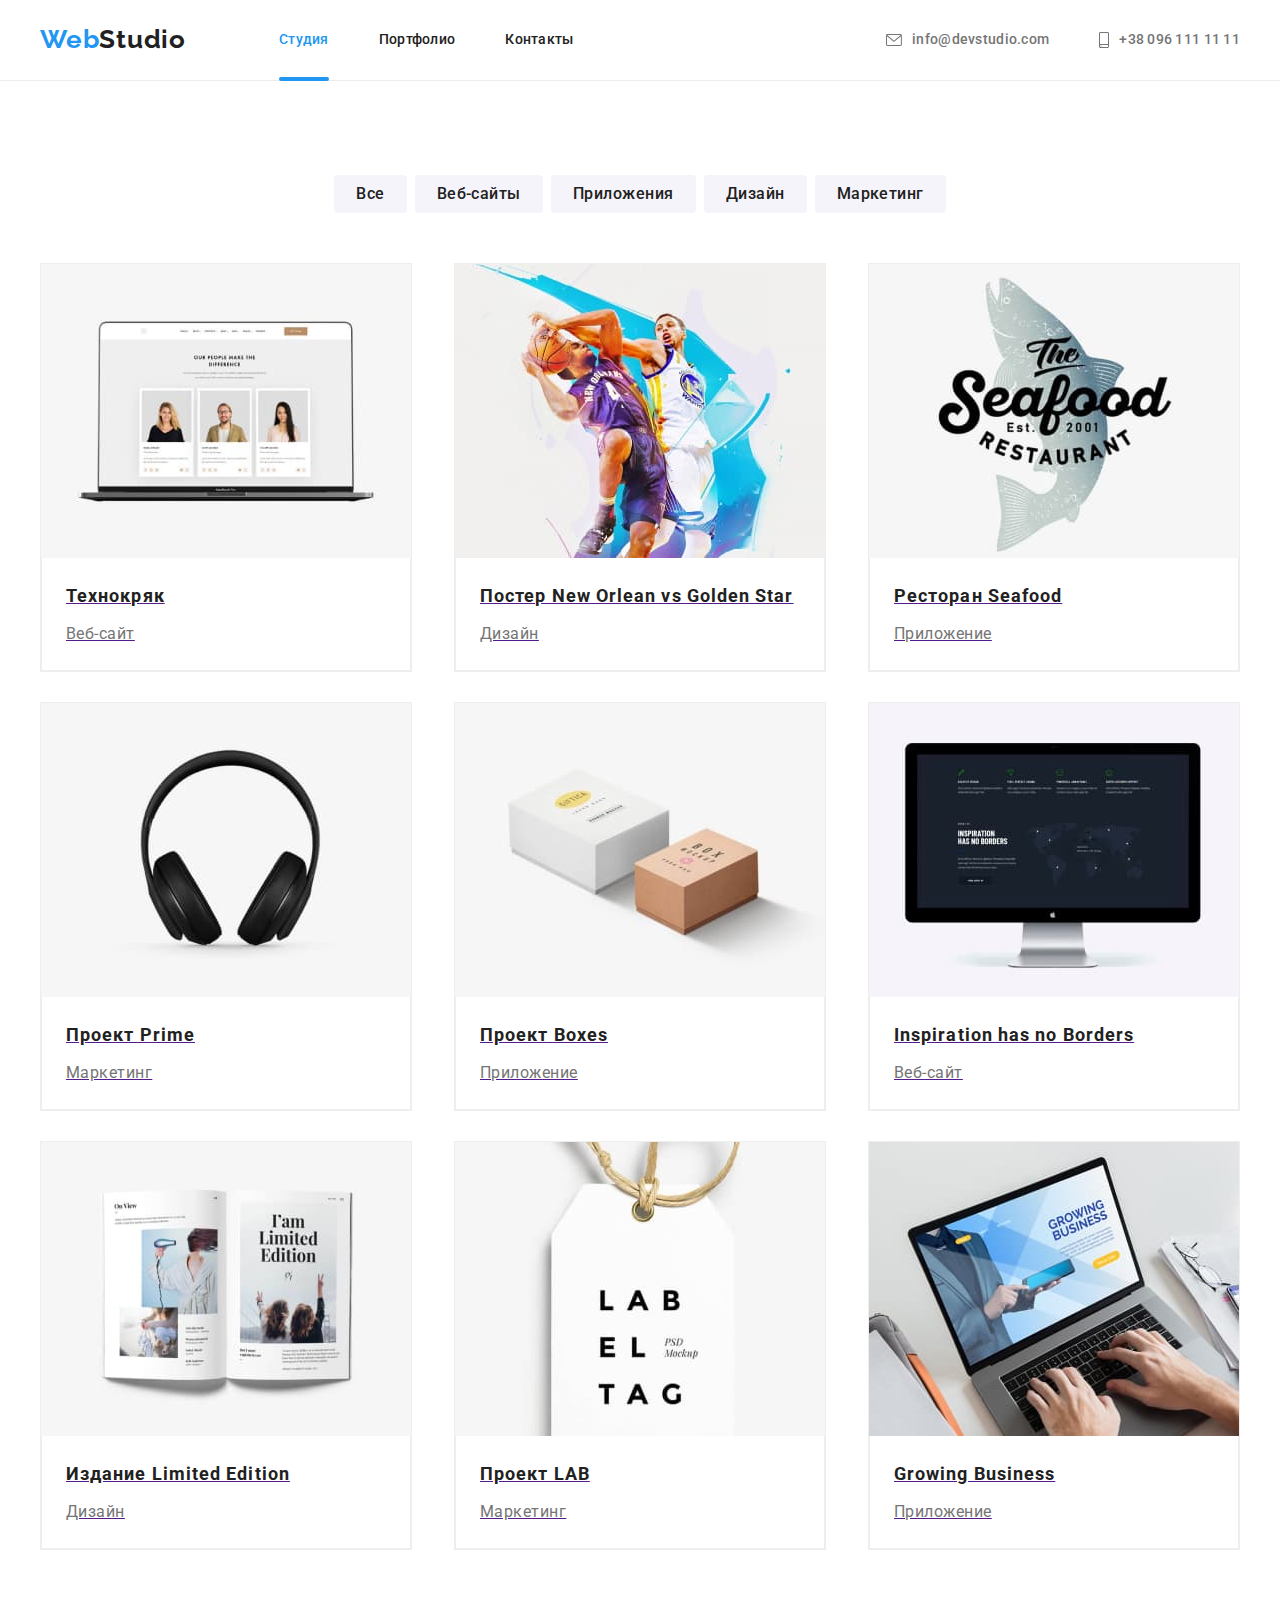
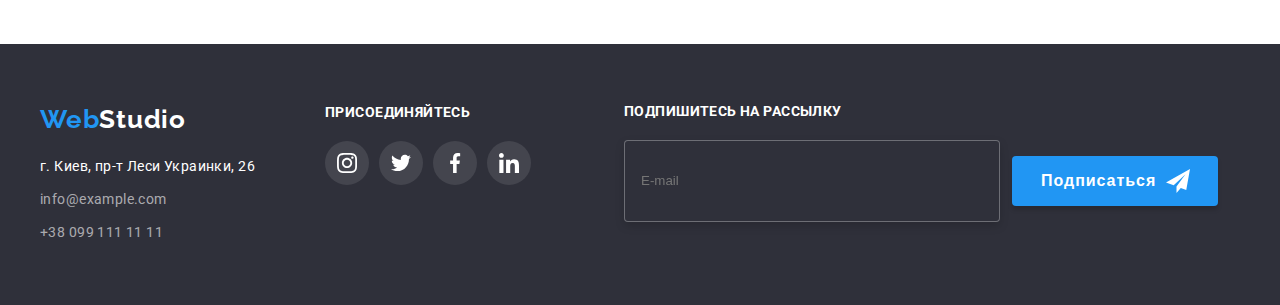
==== portfolio.html @ f71b89b2 "bem__header--ok" ====
<!DOCTYPE html>
<html lang="en">
<head>
    <meta charset="UTF-8">
    <meta http-equiv="X-UA-Compatible" content="IE=edge">
    <meta name="viewport" content="width=device-width, initial-scale=1.0">
    <link rel="preconnect" href="https://fonts.googleapis.com">
    <link rel="preconnect" href="https://fonts.gstatic.com" crossorigin>
    <link href="https://fonts.googleapis.com/css2?family=Raleway:wght@700&family=Roboto:wght@400;500;700;900&display=swap"
    rel="stylesheet">
    <link rel="stylesheet" href="https://cdnjs.cloudflare.com/ajax/libs/modern-normalize/1.1.0/modern-normalize.min.css"
        integrity="sha512-wpPYUAdjBVSE4KJnH1VR1HeZfpl1ub8YT/NKx4PuQ5NmX2tKuGu6U/JRp5y+Y8XG2tV+wKQpNHVUX03MfMFn9Q=="
        crossorigin="anonymous" referrerpolicy="no-referrer" />
    <link rel="stylesheet" href="./css/styles.css">
    <title>Portfolio</title>
</head>

<body>
    <header>
        <div class="header container">
            <nav class="header__navigation">
                <a  class="header__logo" href="./index.html">
                    <span class="header__logo--web" id="logo">Web</span>
                    <span class="header__logo--studio">Studio</span>
                </a>
                <ul class="header__menu">
                    <li class="header__menu--item list-style">
                        <a class="header__menu--link current" href="index.html">Студия</a>
                    </li>
                    <li class="header__menu--item list-style">
                        <a class="header__menu--link" href="portfolio.html">Портфолио</a>
                    </li>
                    <li class="header__menu--item list-style">
                        <a class="header__menu--link" href="#">Контакты</a>
                    </li>
                </ul>
            </nav>
            <ul class="header__contact">
                <li class="header__contact--item list-style">
                    <a class="header__contact--mailto" href="mailto:info@devstudio.com">
                    <svg class="header__contact--icon" width="16" height="12">
                        <use href="./images/icons.svg#icon-envelope"></use>
                    </svg>info@devstudio.com</a>
                </li>
                <li class="header__contact--item list-style">
                    <a class="header__contact--call" href="tel:+380961111111">
                    <svg class="header__contact--icon" width="10" height="16">
                        <use href="./images/icons.svg#icon-smartphone"></use>
                    </svg>+38 096 111 11 11</a>
                </li>
            </ul>
        </div>
    </header>
    
    <main>
        <section class="gallary">
            <div class="container">   
                <h1 class="visually-hidden ">Портфолио работ</h1>    
                <ul class="filter-group">
                    <li class="filter-list"><button class="filter-button" type="button">Все</button></li>
                    <li class="filter-list"><button class="filter-button" type="button">Веб-сайты</button></li>
                    <li class="filter-list"><button class="filter-button" type="button">Приложения</button></li>
                    <li class="filter-list"><button class="filter-button" type="button">Дизайн</button></li>
                    <li class="filter-list"><button class="filter-button" type="button">Маркетинг</button></li>
                </ul>

                <ul class="gallary-list">
                    <li class="list-project list-style">
                        <a href="" class="galary-link">
                        <div class="gallary-thumb">        
                            <img src="./images/portfolio/technokryak.jpg" class="gallary-image" alt="сайт компании" width="370">
                            <div class="gallary-overlay">
                                <p class="gallary-text">Технокряк это современная площадка распространения коронавируса. Компании используют эту платформу для цифрового
                                шпионажа и атак на защищённые сервера конкурентов.</p>
                            </div>
                        </div>
                            <div class="gallary-name">
                                <h2 class="gallary-project">Технокряк</h2>
                                <p class="gallary-kind">Веб-сайт</p>
                            </div>
                            </a>
                        </li>
                    <li class="list-project list-style">
                        <a href="" class="galary-link">
                            <div class="gallary-thumb">
                            <img src="./images/portfolio/goldenstar.jpg" class="gallary-image" alt="баскетболисты" width="370">
                                <div class="gallary-overlay">
                                    <p class="gallary-text">Технокряк это современная площадка распространения коронавируса. Компании используют эту
                                    платформу для цифрового
                                    шпионажа и атак на защищённые сервера конкурентов.</p>
                                </div>
                            </div>
                            <div class="gallary-name">
                                <h2 class="gallary-project">Постер New Orlean vs Golden Star</h2>
                                <p class="gallary-kind">Дизайн</p>
                            </div>    
                        </a>
                    </li>
                    <li class="list-project list-style">
                        <a href="" class="galary-link">
                            <div class="gallary-thumb">
                            <img src="./images/portfolio/seafood.jpg" class="gallary-image" alt="рыбный ресторан" width="370">
                                <div class="gallary-overlay">
                                    <p class="gallary-text">Технокряк это современная площадка распространения коронавируса. Компании используют эту
                                        платформу для цифрового
                                        шпионажа и атак на защищённые сервера конкурентов.</p>
                                </div>
                            </div>
                            <div class="gallary-name">
                                <h2 class="gallary-project">Ресторан Seafood</h2>
                                <p class="gallary-kind">Приложение</p>
                            </div>
                        </a>
                    </li>
                    <li class="list-project list-style">
                        <a href="" class="galary-link">
                            <div class="gallary-thumb">
                            <img src="./images/portfolio/prime.jpg" class="gallary-image" alt="наушники" width="370">
                                <div class="gallary-overlay">
                                    <p class="gallary-text">Технокряк это современная площадка распространения коронавируса. Компании используют эту
                                    платформу для цифрового
                                    шпионажа и атак на защищённые сервера конкурентов.</p>
                                </div>
                            </div>
                            <div class="gallary-name">
                                <h2 class="gallary-project">Проект Prime</h2>
                                <p class="gallary-kind">Маркетинг</p>
                            </div>
                        </a>
                    </li>
                    <li class="list-project list-style">
                        <a href="" class="galary-link">
                            <div class="gallary-thumb">
                            <img src="./images/portfolio/boxes.jpg" class="gallary-image" alt="коробки" width="370">
                                <div class="gallary-overlay">
                                    <p class="gallary-text">Технокряк это современная площадка распространения коронавируса. Компании используют эту
                                        платформу для цифрового
                                        шпионажа и атак на защищённые сервера конкурентов.</p>
                                </div>
                            </div>
                            <div class="gallary-name">
                                <h2 class="gallary-project">Проект Boxes</h2>
                                <p class="gallary-kind">Приложение</p>
                            </div>
                        </a>
                    </li>
                    <li class="list-project list-style">
                        <a href="" class="galary-link">
                            <div class="gallary-thumb">
                                <img src="./images/portfolio/noborders.jpg" class="gallary-image" alt="монитор" width="370">
                                <div class="gallary-overlay">
                                    <p class="gallary-text">Технокряк это современная площадка распространения коронавируса. Компании используют эту
                                        платформу для цифрового
                                        шпионажа и атак на защищённые сервера конкурентов.</p>
                                </div>
                            </div>
                            <div class="gallary-name">
                                <h2 class="gallary-project">Inspiration has no Borders</h2>
                                <p class="gallary-kind">Веб-сайт</p>
                            </div>
                        </a>
                    </li>
                    <li class="list-project list-style">
                        <a href="" class="galary-link">
                            <div class="gallary-thumb">
                                <img src="./images/portfolio/limitededition.jpg" class="gallary-image" alt="книга" width="370">
                                <div class="gallary-overlay">
                                    <p class="gallary-text">Технокряк это современная площадка распространения коронавируса. Компании используют эту
                                        платформу для цифрового
                                        шпионажа и атак на защищённые сервера конкурентов.</p>
                                </div>
                            </div>
                            <div class="gallary-name">
                                <h2 class="gallary-project">Издание Limited Edition</h2>
                                <p class="gallary-kind">Дизайн</p>
                            </div>
                        </a>
                    </li>
                    <li class="list-project list-style">
                        <a href="" class="galary-link">
                            <div class="gallary-thumb">
                                <img src="./images/portfolio/lab.jpg" class="gallary-image" alt="ярлык" width="370"> 
                                <div class="gallary-overlay">
                                    <p class="gallary-text">Технокряк это современная площадка распространения коронавируса. Компании используют эту
                                        платформу для цифрового
                                        шпионажа и атак на защищённые сервера конкурентов.</p>
                                </div>
                            </div>
                            <div class="gallary-name">
                                <h2 class="gallary-project">Проект LAB</h2>
                                <p class="gallary-kind">Маркетинг</p>
                            </div>
                        </a>
                    </li>
                    <li class="list-project list-style">
                        <a href=""  class="galary-link">
                            <div class="gallary-thumb">
                                <img src="./images/portfolio/growingbusiness.jpg" class="gallary-image" alt="ноутбук" width="370">
                                <div class="gallary-overlay">
                                    <p class="gallary-text">Технокряк это современная площадка распространения коронавируса. Компании используют эту
                                        платформу для цифрового
                                        шпионажа и атак на защищённые сервера конкурентов.</p>
                                </div>
                            </div>
                            <div class="gallary-name">
                                <h2 class="gallary-project">Growing Business</h2>
                                <p class="gallary-kind">Приложение</p>
                            </div>
                        </a>
                    </li>
                </ul>
            </div>
        </section>
    </main>
    
    <footer>
        <div class="page-footer container">
            <div class="content-footer ">
                <a href="#logo" class="footer-logo">
                    <span class="footer-logo-web">Web</span><span class="footer-logo-studio">Studio</span>
                </a>
                <address class="address">г. Киев, пр-т Леси Украинки, 26</address>
                <ul class="footer-contact">
                    <li class="footer-link"><a href="mailto:info@example.com" class="footer-mailto">info@example.com</a>
                    </li>
                    <li class="footer-link"><a href="tel:+380991111111" class="footer-call">+38 099 111 11 11</a></li>
                </ul>
            </div>
            <div class="footer-join ">
                <h3 class="footer-title">присоединяйтесь</h3>
                <ul class="footer-social">
                    <li class="footer-icon">
                        <a class="footer-icon-link" href="#">
                            <svg width="20" height="20">
                                <use href="./images/icons.svg#icon-instagram"></use>
                            </svg>
                        </a>
                    </li>
                    <li class="footer-icon">
                        <a class="footer-icon-link" href="#">
                            <svg width="20" height="20">
                                <use href="./images/icons.svg#icon-twitter"></use>
                            </svg>
                        </a>
                    </li>
                    <li class="footer-icon">
                        <a class="footer-icon-link" href="#">
                            <svg width="20" height="20">
                                <use href="./images/icons.svg#icon-facebook"></use>
                            </svg>
                        </a>
                    </li>
                    <li class="footer-icon">
                        <a class="footer-icon-link" href="#">
                            <svg width="20" height="20">
                                <use href="./images/icons.svg#icon-linkedin"></use>
                            </svg>
                        </a>
                    </li>
                </ul>
            </div>
            <div class="signature">
                <p class="signature-text">Подпишитесь на рассылку</p>
                <div class="signature-field">
                    <form action="signature-form">
                        <input class="signature-email" type="email" name="email" placeholder="E-mail">
                    </form>
                    <button class="hero-button footer-button" type="button">Подписаться
                        <svg class="icon-send" width="24" height="24">
                            <use href="./images/icons.svg#icon-send"></use>
                        </svg>
                    </button>
                </div>
            </div>
        </div>
    </footer>
</body>
</html>
---- css/styles.css ----
:root {
  --primary-text-color: #212121;
  --secondary-text-color: #757575;
  --hero-text-color: #ffffff;
  --contact-text-footer: rgba(255, 255, 255, 0.6);
  --accent-color: #2196f3;
  --background-color: #2F303A;
  --main-transition: 250ms cubic-bezier(0.4, 0, 0.2, 1);
}

body {
  font-family: "roboto", sans-serif;
  color: var(--primary-text-color);
  background-color: #ffffff;
}

* {
  margin: 0;
  padding: 0;
}

h1
h2
h3
h4 
h5
h6
p 
ul {
  text-decoration: none;
}

.list-style {
  list-style-type: none;
}

/* === header === */

.container {
  width: 1200px;
  height: auto;
  margin-left: auto;
  margin-right: auto;
  padding: 0 15px;
}

header {
  border-bottom: 1px solid #ECECEC;
  padding-top: 24px;
  padding-bottom: 25px;
}

.header {
  display: flex;
  justify-content: space-between;
  align-items: center; 
}

.header__navigation {
  display: flex;
}

.header__logo {
  display: flex;
  align-items: center;
  font-family: Raleway;
  font-weight: bold;
  font-size: 26px;
  line-height: 1.2;
  letter-spacing: 0.03em;
  text-decoration: none;
}

.header__logo--web {
  color: var(--accent-color);
}

.header__logo--studio {
  color: var(--primary-text-color);
  margin-right: 93px;
}

.header__menu {
  display: flex;
  align-items: center;
}

.header__menu .list-style {
  margin-right: 50px;
}

.header__menu .list-style:last-child {
  margin-right: 0;
}

.header__menu .header__menu--link {
  display: flex;
  color: var(--primary-text-color);
  font-weight: 500;
  font-size: 14px;
  line-height: 1.14;
  letter-spacing: 0.02em;
  text-decoration: none;
  transition: var(--main-transition);
}

.header__menu--link:hover,
.header__menu--link:focus {
  color: var(--accent-color);
  transition: var(--main-transition);
}

.header__menu--link.current {
  color: var(--accent-color);
  position: relative;
}

.header__menu--link.current::after {
  content: "";
  position: absolute;
  bottom: -33.6px;
  width: 100%;
  height: 4px;
  border-radius: 2px;
  background-color: var(--accent-color);
}

.header__contact {
  display: flex;
  font-weight: 500;
  font-size: 14px;
  line-height: 1.14;
  letter-spacing: 0.02em;
}

.header__contact .list-style{
   margin-right: 50px;
}
 
.header__contact .list-style:last-child {
  margin-right: 0;
}

.header__contact--mailto {
  display: flex;
  align-items: center;
  text-decoration: none;
  color: var(--secondary-text-color);
  transition: var(--main-transition);
}

.header__contact--mailto:hover,
.header__contact--mailto:focus {
  color: var(--accent-color);
  transition: var(--main-transition);
}

.header__contact--call {
  display: flex;
  align-items: center;
  text-decoration: none;
  color: var(--secondary-text-color);
  transition: var(--main-transition);
}

.header__contact--call:hover,
.header__contact--call:focus {
  color: var(--accent-color);
  transition: var(--main-transition);
}

.header__contact--icon {
  margin-right: 10px;
  fill: currentColor;
}

.header__contact--mailto:hover,
.header__contact--mailto:focus,
.header__contact--call:hover,
.header__contact--call:focus {
  fill: var(--accent-color);
  transition: var(--main-transition);
}

/* === body index.html === */

button {
  cursor: pointer;
}

.hero{
  display: block;
  background-image: linear-gradient(to right, rgba(47, 48, 58, 0.4), rgba(47, 48, 58, 0.4)), url(../images/Img.jpg);
  background-repeat: no-repeat;
  background-position: center;
  background-size: cover;
  margin-left: auto;
  margin-right: auto;
  max-width: 1600px;
  padding-top: 200px;
  padding-bottom: 200px;
}

.hero-wrapper{
  display: flex;
  flex-direction: column;
  justify-content: center;
  align-items: center;
  text-align: center;
}

.hero-title {
  font-weight: 900;
  font-size: 44px;
  line-height: 1.4;
  letter-spacing: 0.06em;
  text-transform: uppercase;
  color: var(--hero-text-color);
  text-align: center;
}

.hero-button{
  min-width: 200px;
  height: 50px;
  margin-top: 30px;
  padding: 10px 32px;
  font-weight: bold;
  font-size: 16px;
  line-height: 1.9;
  letter-spacing: 0.06em;
  color: var(--hero-text-color);
  border: none;
  background: var(--accent-color);
  box-shadow: 0px 4px 4px rgba(0, 0, 0, 0.15);
  border-radius: 4px;
  transition: var(--main-transition);
}

.hero-button:hover,
.hero-button:focus{
  background: #188CE8;
  box-shadow: 0px 4px 4px rgba(0, 0, 0, 0.15);
  border-radius: 4px;
  transition: var(--main-transition);
}

/* modal */
.backdrop {
  position: fixed;
  top: 0;
  left: 0;
  width: 100%;
  height: 100%;
  background: rgba(0, 0, 0, 0.2);
  opacity: 1;
  transition: opacity var(--main-transition);
  z-index: 2;
}

.backdrop.is-hidden {
  opacity: 0;
  pointer-events: none;
}

.backdrop.is-hidden .modal {
  opacity: 1;
  transform: translate(-50%, -50%) scale(1.1);
}

.modal {
  position: absolute;
  top: 50%;
  left: 50%;
  transform: translate(-50%, -50%) scale(1);
  width: 528px;
  height: 581px;
  padding: 40px;
  background: #FFFFFF;
  box-shadow: 0px 1px 3px rgba(0, 0, 0, 0.12), 0px 1px 1px rgba(0, 0, 0, 0.14), 0px 2px 1px rgba(0, 0, 0, 0.2);
  border-radius: 4px; 
  transition: transform var(--main-transition);
} 

.icon-modal-close{
  position: absolute;
  top: 8px;
  right: 8px;
  display: flex;
  align-items: center;
  justify-content: center;
  width: 30px;
  height: 30px;
  background-color: var(--hero-text-color);
  border: 1px solid rgba(0, 0, 0, 0.1);
  border-radius: 50%;
  cursor: pointer;
  transition: fill var(--main-transition);
}

.icon-close{
  width: 11px;
  height: 11px;
}

.icon-modal-close:hover,
.icon-modal-close:focus {
  fill: var(--accent-color);
}

.form-title {
  display: block;
  font-weight: bold;
  text-align: center;
  margin-bottom: 12px;
  font-size: 20px;
  line-height: 1.15;
  letter-spacing: 0.03em;
  color: var(--primary-text-color);
}

.form {
  width: 100%;
  margin-bottom: 30px;
}

.form-field {
  position: relative;
  display: flex;
  flex-direction: column;
  margin-bottom: 10px;
}

.form-field:nth-child(4) {
  margin-bottom: 20px;
}

.form-field:hover .form-icon,
.form-field:focus-within .form-icon {
  fill: var(--accent-color);
}

.form-field:focus-within .form-input {
  border: 1px solid var(--accent-color);
}

.form-label {
  display: inline-block;
  margin-bottom: 4px;
  margin-right: auto;
  font-weight: normal;
  font-size: 12px;
  line-height: 1.16;
  letter-spacing: 0.01em;
  color: var(--secondary-text-color);
}

.form-input {
  width: 100%;
  height: 40px;
  margin: 0;
  padding-left: 35px;
  border: 1px solid rgba(33, 33, 33, 0.2);
  box-sizing: border-box;
  border-radius: 4px;
  transition: border var(--main-transition), outline var(--main-transition);
}

.form-input:focus,
.form-input:hover {
  outline: none;
  border: 1px solid var(--accent-color);
}

.form-icon {
  width: 18px;
  height: 18px;
  position: absolute;
  left: 10px;
  top: 50%;
  fill: var(--primary-text-color);
  transition: fill var(--main-transition);
}

.form-comment {
  resize: none;
  width: 100%;
  height: 120px;
  padding: 12px 16px;
  border: 1px solid rgba(33, 33, 33, 0.2);
  box-sizing: border-box;
  border-radius: 4px;
  color: var(--primary-text-color);
  transition: var(--main-transition);
}

.form-comment:hover,
.form-comment:focus {
  outline: none;
  border: 1px solid var(--accent-color);
}

.form-comment::placeholder {
  font-weight: normal;
  font-size: 12px;
  line-height: 1.16;
  letter-spacing: 0.01em;
  color: rgba(117, 117, 117, 0.5);
}

.form-contract {
  display: flex;
  align-items: center;
  justify-content: space-evenly;
  font-weight: normal;
  font-size: 14px;
  line-height: 1.71;
  letter-spacing: 0.03em;
  color: var(--secondary-text-color);
  cursor: pointer;
}

.form-contract-link {
  color: var(--accent-color);
  font-family: inherit;
}

.checkbox {
  appearance: none;
}

.checkbox-icon{
  display: flex;
  width: 16px;
  height: 15px;
  border: 2px solid var(--primary-text-color);
  border-radius: 2px;
  background-color: #fff;
}

.checkbox:checked + .checkbox-icon {
  background-color: var(--accent-color);
  border-color: var(--accent-color);
}

.form-button {
  display: block;
  margin-left: auto;
  margin-right: auto;
} 

/* feature */
.list{
  padding-top: 94px;
  padding-bottom: 94px;
}

.list-description{
  margin: auto;
  margin: 0%;
  display: flex;
  justify-content: space-between;
}


.list-description .list-style {
margin-right: 30px;
width: 270px;
}

.list-description .list-style:last-child {
  margin-right: 0;
}

.icon-feature{
  display: flex;
  background: #F5F4FA;
  border-radius: 4px;
  margin-bottom: 30px;
  padding: 25px 0;
  justify-content: center;
  align-items: center;
}

.list-title {
  font-weight: bold;
  font-size: 14px;
  line-height: 1.14;
  letter-spacing: 0.03em;
  text-transform: uppercase;
}

.list-text{
  margin-top: 10px;
  font-size: 14px;
  line-height: 1.7;
  color: var(--secondary-text-color);
  letter-spacing: 0.03em;
}

/* what we do */
.work{
  padding-bottom: 94px;
}

.work-title {
  font-weight: bold;
  font-size: 36px;
  line-height: 1.2;
  text-align: center;
  letter-spacing: 0.03em;
}

.work-description {
  display: flex;
  justify-content: space-between;
  margin-top: 50px;
}

.work-list{
  position: relative;
}

.work-thumb{
    position: absolute;
    height: 70px;
    display: flex;
    align-items: center;
    justify-content: center;
    bottom: 0;
    left: 0;
    width: 100%;
    background-color: rgba(47, 48, 58, 0.8);
}

.work-text{
    font-weight: 700;
    font-size: 14px;
    line-height: 1.14;
    text-align: center;
    margin: 0;
    letter-spacing: 0.03em;
    text-transform: uppercase;
    color: var(--hero-text-color);
}

/* ouer team */
.team{
  background: #F5F4FA;
  width: 100%;
  padding-top: 94px;
  padding-bottom: 94px;
}

.team-list {
  margin-right: 30px;
  background-color: #ffffff;
  box-shadow: 0px 1px 3px rgba(0, 0, 0, 0.12), 0px 1px 1px rgba(0, 0, 0, 0.14), 0px 2px 1px rgba(0, 0, 0, 0.2);
  border-radius: 0px 0px 4px 4px;
}

.team-list:last-child {
  margin-right: 0;
}

.team-title{
  font-weight: bold;
  font-size: 36px;
  line-height: 1.2;
  text-align: center;
  letter-spacing: 0.03em;
}

.team-block{
  display: flex;
  justify-content: space-between;
  margin-top: 50px;
}

.team-description {
  padding-top: 30px;
  padding-bottom: 30px;
}

.team-name{
  font-weight: 500;
  font-size: 16px;
  line-height: 1.2;
  text-align: center;
  letter-spacing: 0.03em;
}

.team-position{
  margin-top: 10px;
  font-weight: normal;
  font-size: 16px;
  line-height: 1.2;
  text-align: center;
  letter-spacing: 0.03em;
  color: var(--secondary-text-color);
}

.icon-team {
  display: flex;
  justify-content: center;
  margin-top: 16px;
}

.icon-name {
  list-style: none;
}

.icon-link {
  display: flex;
  align-items: center;
  justify-content: center;
  width: 44px;
  height: 44px;
  margin-right: 10px;
  border-radius: 50%;
  fill: #AFB1B8;
  background-color: var(--hero-text-color);
  transition: var(--main-transition);
}

.icon-name:last-child{
  margin-right: 0;
}

.icon-link:hover,
.icon-link:focus {
  background-color: var(--accent-color);
  fill: var(--hero-text-color);
}

/* customer */
.customer{
  padding-top: 94px;
  padding-bottom: 94px;
}

.customer-title{
  font-weight: bold;
  font-size: 36px;
  line-height: 1.2;
  text-align: center;
  letter-spacing: 0.03em;
}

.customer-company{
  display: flex;
  list-style: none;
  margin-top: 50px;
}

.customer-link{
  display: flex;
  justify-content: center;
  align-items: center;
  width: 170px;
  height: 92px;
  margin-right: 30px;
  border: 1px solid #AFB1B8;
  box-sizing: border-box;
  border-radius: 4px;
  fill: #AFB1B8;
  transition: var(--main-transition);
}

.costomer-link:last-child {
  margin-right: 0;
}

.customer-link:hover,
.customer-link:focus {
  border: 1px solid var(--accent-color);
  fill: var(--accent-color);
  transition: var(--main-transition);
}

/* body portfolio.html */
.gallary {
  padding-top: 94px;
  padding-bottom: 94px;
}

/* invisible title */
.visually-hidden {
  position: absolute;
  clip: rect(0 0 0 0);
  width: 1px;
  height: 1px;
  margin: -1px;
}

.filter-group {
  display: flex;
  justify-content: center;
}

.filter-group > .filter-list {
  list-style: none;
  text-decoration: none;
}

.filter-list {
margin-right: 8px;
}

.filter-list:last-child {
  margin-right: 0;
}

.filter-button{
  display: flex;
  justify-content: center;
  padding: 6px 22px;
  font-family: inherit;
  font-weight: 500;
  font-size: 16px;
  line-height: 1.6;
  text-align: center;
  letter-spacing: 0.03em;
  color: var(--primary-text-color);
  border: none;
  background: #F5F4FA;
  border-radius: 4px;
  transition: var(--main-transition);
}

.filter-button:hover, .filter-button:focus {
  font-weight: 500;
  font-size: 16px;
  line-height: 1.6;
  text-align: center;
  letter-spacing: 0.03em;
  color: var(--hero-text-color);
  background: var(--accent-color);
  box-shadow: 0px 3px 1px rgba(0, 0, 0, 0.1), 0px 1px 2px rgba(0, 0, 0, 0.08), 0px 2px 2px rgba(0, 0, 0, 0.12);
  border-radius: 4px;
  transition: var(--main-transition);
}

img {
  display: block;
  max-width: 100%;
  height: auto;
}

.gallary-list {
  margin-top: 50px;
  display: flex;
  justify-content: space-between;
  flex-wrap: wrap;
}

.list-project{
  margin-bottom: 30px;  
  border: 1px solid #EEEEEE;
  box-sizing: border-box; 
  transition: var(--main-transition);
}

.list-project:nth-child(3n){
  margin-right: 0;
}  

.list-project:nth-last-child(-n + 3){
  margin-bottom: 0;
}

.list-project:hover,
.list-project:focus{
  background: #FFFFFF;
  box-shadow: 0px 1px 1px rgba(0, 0, 0, 0.12), 0px 4px 4px rgba(0, 0, 0, 0.06), 1px 4px 6px rgba(0, 0, 0, 0.16);
  transition: var(--main-transition);
}

.gallary-link{
  display: block;
  color: inherit;
  text-decoration: none;
  transition: box-shadow cubic-bezier(0.4, 0, 0.2, 1);
}

/* OVERLAY */
.gallary-thumb{
position: relative;
width: 370px;
overflow: hidden;
}

.gallary-overlay{
  position: absolute;
  top: 0;
  left: 0;
  width: 100%;
  height: 100%;
  background: rgba(33, 150, 243, 0.9);
  transform: translateY(100%);
  transition: var(--main-transition);
  opacity: 0;
}

.list-project:hover .gallary-overlay {
  transform: translateY(0);
  opacity: 1;
}

.gallary-text {
    position: absolute;
    width: 100%;
    height: 100%;
    transform: translateY(-50%, -50%);
    top: 0;
    left: 0;
    margin: 0;
    padding: 63px 24px;
    font-weight: 400;
    font-size: 18px;
    line-height: 1.56;
    letter-spacing: 0.03em;
    color: #ffffff;
    transition: var(--main-transition);
    opacity: 0;
  }

.list-project:hover .gallary-text {
  transform: translateY(0);
  opacity: 1;
} 
 

.gallary-name {
  padding: 20px 24px 20px 24px;
  border-left: 1px solid #EEEEEE;
  border-right: 1px solid #EEEEEE;
  border-bottom: 1px solid #EEEEEE;
  background: #FFFFFF;
}

.gallary-project {
  font-weight: bold;
  font-size: 18px;
  line-height: 2;
  letter-spacing: 0.06em;
  color: var(--primary-text-color);
}

.gallary-kind {
  margin-top: 4px;
  font-size: 16px;
  line-height: 2;
  letter-spacing: 0.03em;
  color: var(--secondary-text-color);
}

/* footer */
footer {
  background: var(--background-color);
  width: 100%;
  padding: 60px 0;
}

.page-footer{
  display: flex;
}

 .footer-logo {
  font-family: Raleway;
  font-weight: bold;
  font-size: 26px;
  line-height: 1.2;
  letter-spacing: 0.03em;
  text-decoration: none;
}

.footer-logo-web {
  color: var(--accent-color);
}

.footer-logo-studio {
  color: var(--hero-text-color);
}

.address {
  margin-top: 20px;
  font-size: 14px;
  font-style: normal;
  line-height: 1.7;
  letter-spacing: 0.03em;
  color: var(--hero-text-color);
}

.footer-contact {
  margin-top: 9px;
  font-size: 14px;
  line-height: 1.71;
  letter-spacing: 0.03em;
}

.footer-link {
  margin-top: 9px;
  list-style: none;
}

.footer-mailto {
  text-decoration: none;
  color: var(--contact-text-footer);
  transition: var(--main-transition);
}

.footer-call {
  text-decoration: none;
  color: var(--contact-text-footer);
  transition: var(--main-transition);
}

.footer-mailto:hover,
.footer-mailto:focus {
  color: var(--accent-color);
  transition: var(--main-transition);
}

.footer-call:hover,
.footer-call:focus {
  color: var(--accent-color);
  transition: var(--main-transition);
}

.footer-join {
  margin-left: 70px;
}

.footer-title {
  font-weight: bold;
  font-size: 14px;
  line-height: 1.2;
  letter-spacing: 0.03em;
  text-transform: uppercase;
  color: var(--hero-text-color);
}

.footer-social {
  display: flex;
  margin-top: 20px;
  justify-content: space-between;
}
  
.footer-icon {
list-style: none;
margin-right: 10px; 
}

.footer-icon:last-child {
  margin-right: 0;
}

.footer-icon-link {
  display: flex;
  align-items: center;
  justify-content: center;
  width: 44px;
  height: 44px;
  border-radius: 50%;
  fill: var(--hero-text-color);
  background: rgba(255, 255, 255, 0.1);
  transition: var(--main-transition);
}

.footer-icon-link:hover,
.footer-icon-link:focus {
  background: var(--accent-color);
  transition: var(--main-transition);
}

.signature {
  margin-left: 93px;
}

.signature-text {
  margin-bottom: 20px;
  font-weight: bold;
  font-size: 14px;
  line-height: 1.14;
  letter-spacing: 0.03em;
  text-transform: uppercase;
  color: var(--hero-text-color);
}

.signature-field {
  display: flex;
  align-items: center;
}

.signature-email {
  display: block;
  width: 358px;
  height: 50px;
  margin-right: 12px;
  padding: 15px 0 15px 16px;
  border: 1px solid rgba(255, 255, 255, 0.3);
  border-radius: 4px;
  filter: drop-shadow(0px 4px 4px rgba(0, 0, 0, 0.15));
  background-color: var(--background-color);
}

.footer-button {
  position: relative;
  padding: 0 62px 0 29px;
  margin: 0;
}

.icon-send {
  position: absolute;
  top: 50%;
  transform: translateY(-50%);
  margin-left: 10px;
  fill: #FFFFFF;
}
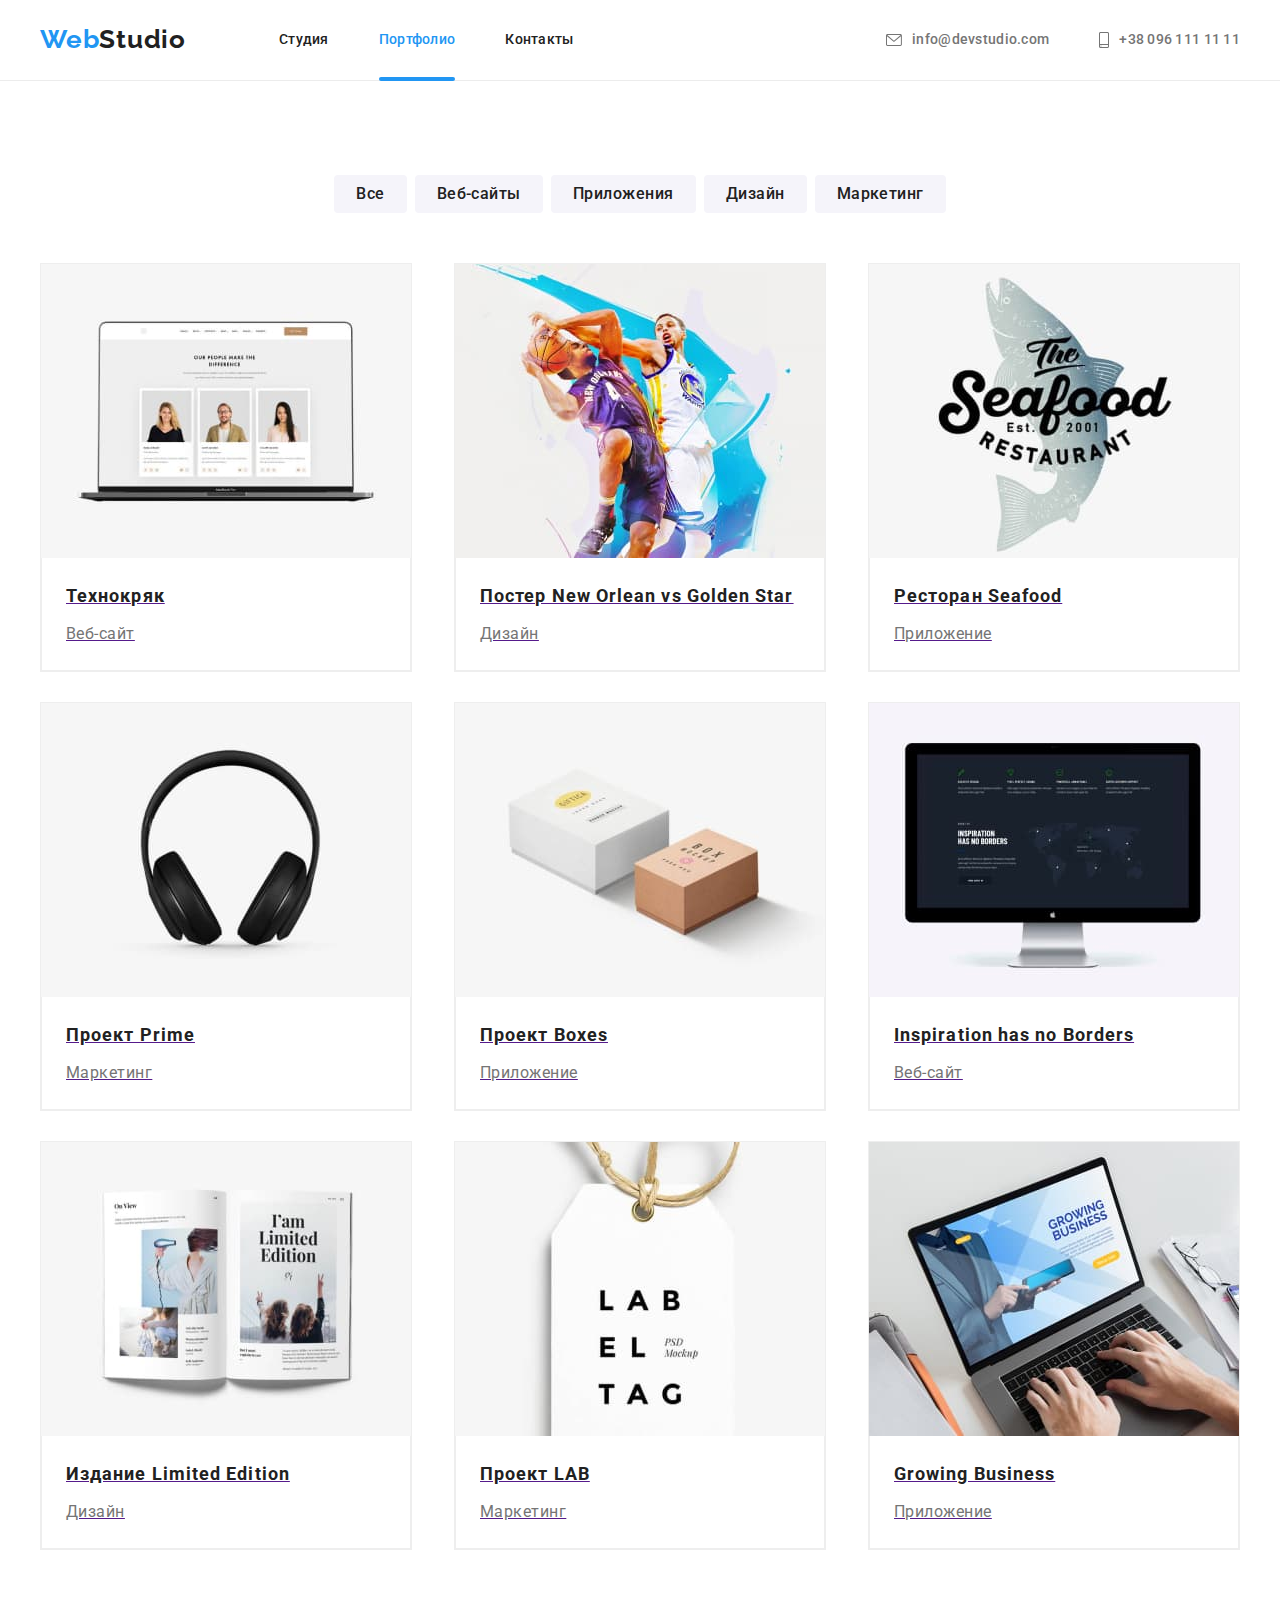
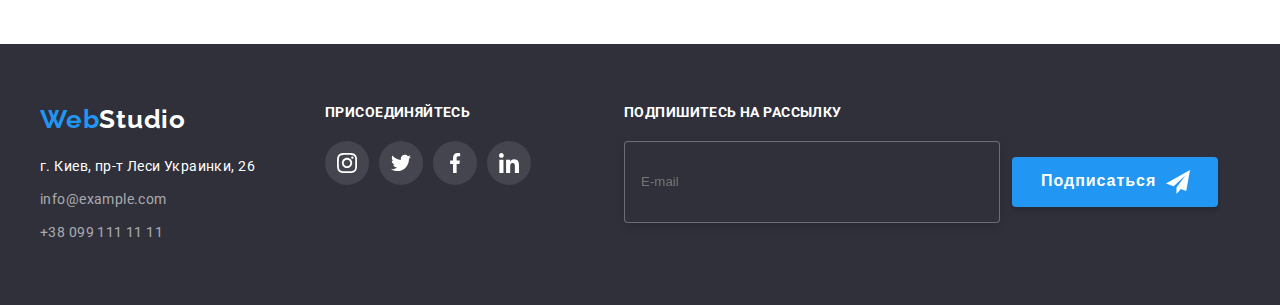
==== commit 6000785b: "bem__header&footer--ok" ====
--- a/portfolio.html
+++ b/portfolio.html
@@ -25,10 +25,10 @@
                 </a>
                 <ul class="header__menu">
                     <li class="header__menu--item list-style">
-                        <a class="header__menu--link current" href="index.html">Студия</a>
+                        <a class="header__menu--link" href="index.html">Студия</a>
                     </li>
                     <li class="header__menu--item list-style">
-                        <a class="header__menu--link" href="portfolio.html">Портфолио</a>
+                        <a class="header__menu--link current" href="portfolio.html">Портфолио</a>
                     </li>
                     <li class="header__menu--item list-style">
                         <a class="header__menu--link" href="#">Контакты</a>
@@ -214,44 +214,47 @@
     </main>
     
     <footer>
-        <div class="page-footer container">
-            <div class="content-footer ">
-                <a href="#logo" class="footer-logo">
-                    <span class="footer-logo-web">Web</span><span class="footer-logo-studio">Studio</span>
+        <div class="footer container">
+            <div class="footer__content">
+                <a class="footer__logo" href="#logo">
+                    <span class="footer__logo--web">Web</span><span class="footer__logo--studio">Studio</span>
                 </a>
-                <address class="address">г. Киев, пр-т Леси Украинки, 26</address>
-                <ul class="footer-contact">
-                    <li class="footer-link"><a href="mailto:info@example.com" class="footer-mailto">info@example.com</a>
-                    </li>
-                    <li class="footer-link"><a href="tel:+380991111111" class="footer-call">+38 099 111 11 11</a></li>
-                </ul>
-            </div>
-            <div class="footer-join ">
-                <h3 class="footer-title">присоединяйтесь</h3>
-                <ul class="footer-social">
-                    <li class="footer-icon">
-                        <a class="footer-icon-link" href="#">
+                <address class="footer__address">г. Киев, пр-т Леси Украинки, 26</address>
+                <ul class="footer__contact">
+                    <li class="footer__contact--item">
+                        <a class="footer__contact--link" href="mailto:info@example.com">info@example.com</a>
+                    </li>
+                    <li class="footer__contact--item">
+                        <a class="footer__contact--link" href="tel:+380991111111">+38 099 111 11 11</a>
+                    </li>
+                </ul>
+            </div>
+            <div class="footer__join">
+                <h3 class="footer__title">присоединяйтесь</h3>
+                <ul class="footer__social">
+                    <li class="footer__social--item">
+                        <a class="footer__social--link" href="#">
                             <svg width="20" height="20">
                                 <use href="./images/icons.svg#icon-instagram"></use>
                             </svg>
                         </a>
                     </li>
-                    <li class="footer-icon">
-                        <a class="footer-icon-link" href="#">
+                    <li class="footer__social--item">
+                        <a class="footer__social--link" href="#">
                             <svg width="20" height="20">
                                 <use href="./images/icons.svg#icon-twitter"></use>
                             </svg>
                         </a>
                     </li>
-                    <li class="footer-icon">
-                        <a class="footer-icon-link" href="#">
+                    <li class="footer__social--item">
+                        <a class="footer__social--link" href="#">
                             <svg width="20" height="20">
                                 <use href="./images/icons.svg#icon-facebook"></use>
                             </svg>
                         </a>
                     </li>
-                    <li class="footer-icon">
-                        <a class="footer-icon-link" href="#">
+                    <li class="footer__social--item">
+                        <a class="footer__social--link" href="#">
                             <svg width="20" height="20">
                                 <use href="./images/icons.svg#icon-linkedin"></use>
                             </svg>
@@ -259,14 +262,14 @@
                     </li>
                 </ul>
             </div>
-            <div class="signature">
-                <p class="signature-text">Подпишитесь на рассылку</p>
-                <div class="signature-field">
+            <div class="footer__signature">
+                <h3 class="footer__title">Подпишитесь на рассылку</h3>
+                <div class="footer__signature--field">
                     <form action="signature-form">
-                        <input class="signature-email" type="email" name="email" placeholder="E-mail">
+                        <input class="footer__signature--email" type="email" name="email" placeholder="E-mail">
                     </form>
-                    <button class="hero-button footer-button" type="button">Подписаться
-                        <svg class="icon-send" width="24" height="24">
+                    <button class="footer__button hero__button" type="button">Подписаться
+                        <svg class="footer__icon--send" width="24" height="24">
                             <use href="./images/icons.svg#icon-send"></use>
                         </svg>
                     </button>
--- a/css/styles.css
+++ b/css/styles.css
@@ -219,7 +219,7 @@
   text-align: center;
 }
 
-.hero-button{
+.hero__button{
   min-width: 200px;
   height: 50px;
   margin-top: 30px;
@@ -236,8 +236,8 @@
   transition: var(--main-transition);
 }
 
-.hero-button:hover,
-.hero-button:focus{
+.hero__button:hover,
+.hero__button:focus{
   background: #188CE8;
   box-shadow: 0px 4px 4px rgba(0, 0, 0, 0.15);
   border-radius: 4px;
@@ -854,18 +854,19 @@
   color: var(--secondary-text-color);
 }
 
-/* footer */
+/* === footer === */
+
 footer {
   background: var(--background-color);
   width: 100%;
   padding: 60px 0;
 }
 
-.page-footer{
-  display: flex;
-}
-
- .footer-logo {
+.footer {
+  display: flex;
+}
+
+.footer__logo {
   font-family: Raleway;
   font-weight: bold;
   font-size: 26px;
@@ -874,15 +875,15 @@
   text-decoration: none;
 }
 
-.footer-logo-web {
+.footer__logo--web {
   color: var(--accent-color);
 }
 
-.footer-logo-studio {
+.footer__logo--studio {
   color: var(--hero-text-color);
 }
 
-.address {
+.footer__address {
   margin-top: 20px;
   font-size: 14px;
   font-style: normal;
@@ -891,47 +892,36 @@
   color: var(--hero-text-color);
 }
 
-.footer-contact {
+.footer__contact {
   margin-top: 9px;
   font-size: 14px;
   line-height: 1.71;
   letter-spacing: 0.03em;
 }
 
-.footer-link {
+.footer__contact--item {
   margin-top: 9px;
   list-style: none;
 }
 
-.footer-mailto {
+.footer__contact--link {
   text-decoration: none;
   color: var(--contact-text-footer);
   transition: var(--main-transition);
 }
 
-.footer-call {
-  text-decoration: none;
-  color: var(--contact-text-footer);
-  transition: var(--main-transition);
-}
-
-.footer-mailto:hover,
-.footer-mailto:focus {
+.footer__contact--link:hover,
+.footer__contact--link:focus {
   color: var(--accent-color);
   transition: var(--main-transition);
 }
 
-.footer-call:hover,
-.footer-call:focus {
-  color: var(--accent-color);
-  transition: var(--main-transition);
-}
-
-.footer-join {
+.footer__join {
   margin-left: 70px;
 }
 
-.footer-title {
+.footer__title {
+  margin-bottom: 20px;
   font-weight: bold;
   font-size: 14px;
   line-height: 1.2;
@@ -940,22 +930,21 @@
   color: var(--hero-text-color);
 }
 
-.footer-social {
-  display: flex;
-  margin-top: 20px;
+.footer__social {
+  display: flex;
   justify-content: space-between;
 }
   
-.footer-icon {
+.footer__social--item {
 list-style: none;
 margin-right: 10px; 
 }
 
-.footer-icon:last-child {
+.footer__social--item:last-child {
   margin-right: 0;
 }
 
-.footer-icon-link {
+.footer__social--link {
   display: flex;
   align-items: center;
   justify-content: center;
@@ -967,32 +956,22 @@
   transition: var(--main-transition);
 }
 
-.footer-icon-link:hover,
-.footer-icon-link:focus {
+.footer__social--link:hover,
+.footer__social--link:focus {
   background: var(--accent-color);
   transition: var(--main-transition);
 }
 
-.signature {
+.footer__signature {
   margin-left: 93px;
 }
 
-.signature-text {
-  margin-bottom: 20px;
-  font-weight: bold;
-  font-size: 14px;
-  line-height: 1.14;
-  letter-spacing: 0.03em;
-  text-transform: uppercase;
-  color: var(--hero-text-color);
-}
-
-.signature-field {
-  display: flex;
-  align-items: center;
-}
-
-.signature-email {
+.footer__signature--field {
+  display: flex;
+  align-items: center;
+}
+
+.footer__signature--email {
   display: block;
   width: 358px;
   height: 50px;
@@ -1004,17 +983,16 @@
   background-color: var(--background-color);
 }
 
-.footer-button {
+.footer__button {
   position: relative;
   padding: 0 62px 0 29px;
   margin: 0;
 }
 
-.icon-send {
+.footer__icon--send {
   position: absolute;
   top: 50%;
   transform: translateY(-50%);
   margin-left: 10px;
   fill: #FFFFFF;
-}
-
+}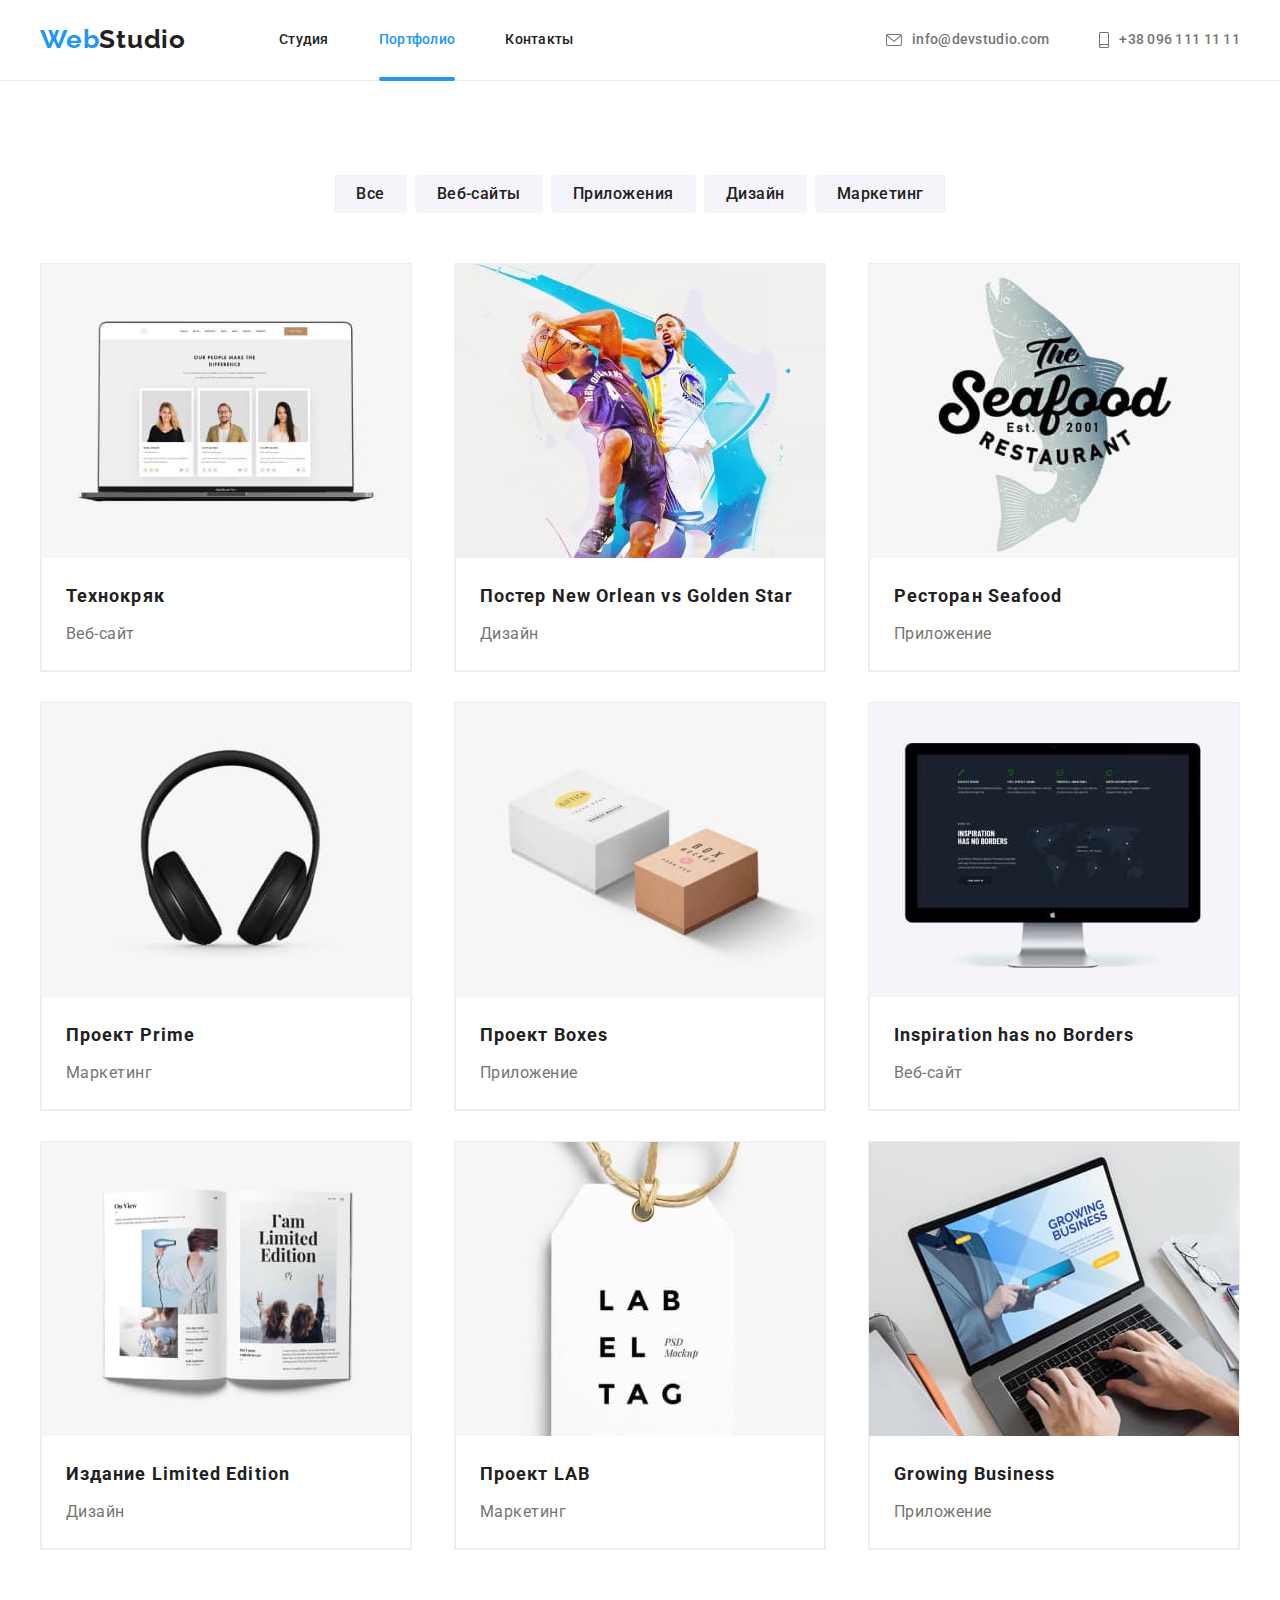
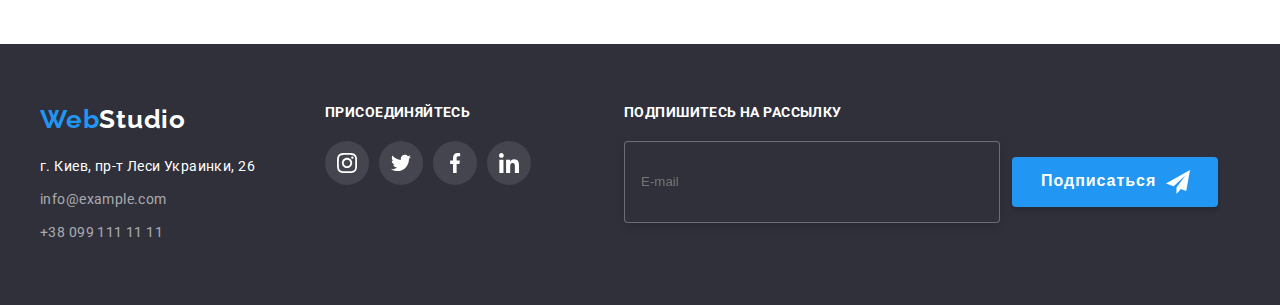
==== commit e3517374: "bem__portfolio--ok" ====
--- a/portfolio.html
+++ b/portfolio.html
@@ -56,155 +56,160 @@
         <section class="gallary">
             <div class="container">   
                 <h1 class="visually-hidden ">Портфолио работ</h1>    
-                <ul class="filter-group">
-                    <li class="filter-list"><button class="filter-button" type="button">Все</button></li>
-                    <li class="filter-list"><button class="filter-button" type="button">Веб-сайты</button></li>
-                    <li class="filter-list"><button class="filter-button" type="button">Приложения</button></li>
-                    <li class="filter-list"><button class="filter-button" type="button">Дизайн</button></li>
-                    <li class="filter-list"><button class="filter-button" type="button">Маркетинг</button></li>
+                <ul class="filter__group">
+                    <li class="filter__item">
+                        <button class="filter__button" type="button">Все</button></li>
+                    <li class="filter__item">
+                        <button class="filter__button" type="button">Веб-сайты</button></li>
+                    <li class="filter__item">
+                        <button class="filter__button" type="button">Приложения</button></li>
+                    <li class="filter__item">
+                        <button class="filter__button" type="button">Дизайн</button></li>
+                    <li class="filter__item">
+                        <button class="filter__button" type="button">Маркетинг</button></li>
                 </ul>
 
-                <ul class="gallary-list">
-                    <li class="list-project list-style">
-                        <a href="" class="galary-link">
-                        <div class="gallary-thumb">        
-                            <img src="./images/portfolio/technokryak.jpg" class="gallary-image" alt="сайт компании" width="370">
-                            <div class="gallary-overlay">
-                                <p class="gallary-text">Технокряк это современная площадка распространения коронавируса. Компании используют эту платформу для цифрового
+                <ul class="gallary__list">
+                    <li class="gallary__card list-style">
+                        <a class="gallary__link" href="">
+                        <div class="gallary__thumb">        
+                            <img class="gallary__image" src="./images/portfolio/technokryak.jpg" alt="сайт компании" width="370">
+                            <div class="gallary__overlay">
+                                <p class="gallary__text">Технокряк это современная площадка распространения коронавируса. Компании используют эту платформу для цифрового
                                 шпионажа и атак на защищённые сервера конкурентов.</p>
                             </div>
                         </div>
-                            <div class="gallary-name">
-                                <h2 class="gallary-project">Технокряк</h2>
-                                <p class="gallary-kind">Веб-сайт</p>
+                            <div class="gallary__name">
+                                <h2 class="gallary__project">Технокряк</h2>
+                                <p class="gallary__kind">Веб-сайт</p>
                             </div>
                             </a>
                         </li>
-                    <li class="list-project list-style">
-                        <a href="" class="galary-link">
-                            <div class="gallary-thumb">
-                            <img src="./images/portfolio/goldenstar.jpg" class="gallary-image" alt="баскетболисты" width="370">
-                                <div class="gallary-overlay">
-                                    <p class="gallary-text">Технокряк это современная площадка распространения коронавируса. Компании используют эту
+                    <li class="gallary__card list-style">
+                        <a class="gallary__link" href="">
+                            <div class="gallary__thumb">
+                            <img class="gallary__image" src="./images/portfolio/goldenstar.jpg" alt="баскетболисты" width="370">
+                                <div class="gallary__overlay">
+                                    <p class="gallary__text">Технокряк это современная площадка распространения коронавируса. Компании используют эту
                                     платформу для цифрового
                                     шпионажа и атак на защищённые сервера конкурентов.</p>
                                 </div>
                             </div>
-                            <div class="gallary-name">
-                                <h2 class="gallary-project">Постер New Orlean vs Golden Star</h2>
-                                <p class="gallary-kind">Дизайн</p>
+                            <div class="gallary__name">
+                                <h2 class="gallary__project">Постер New Orlean vs Golden Star</h2>
+                                <p class="gallary__kind">Дизайн</p>
                             </div>    
                         </a>
                     </li>
-                    <li class="list-project list-style">
-                        <a href="" class="galary-link">
-                            <div class="gallary-thumb">
-                            <img src="./images/portfolio/seafood.jpg" class="gallary-image" alt="рыбный ресторан" width="370">
-                                <div class="gallary-overlay">
-                                    <p class="gallary-text">Технокряк это современная площадка распространения коронавируса. Компании используют эту
-                                        платформу для цифрового
-                                        шпионажа и атак на защищённые сервера конкурентов.</p>
-                                </div>
-                            </div>
-                            <div class="gallary-name">
-                                <h2 class="gallary-project">Ресторан Seafood</h2>
-                                <p class="gallary-kind">Приложение</p>
-                            </div>
-                        </a>
-                    </li>
-                    <li class="list-project list-style">
-                        <a href="" class="galary-link">
-                            <div class="gallary-thumb">
-                            <img src="./images/portfolio/prime.jpg" class="gallary-image" alt="наушники" width="370">
-                                <div class="gallary-overlay">
-                                    <p class="gallary-text">Технокряк это современная площадка распространения коронавируса. Компании используют эту
+                    <li class="gallary__card list-style">
+                        <a class="gallary__link" href="">
+                            <div class="gallary__thumb">
+                            <img class="gallary__image" src="./images/portfolio/seafood.jpg" alt="рыбный ресторан" width="370">
+                                <div class="gallary__overlay">
+                                    <p class="gallary__text">Технокряк это современная площадка распространения коронавируса. Компании используют эту
+                                        платформу для цифрового
+                                        шпионажа и атак на защищённые сервера конкурентов.</p>
+                                </div>
+                            </div>
+                            <div class="gallary__name">
+                                <h2 class="gallary__project">Ресторан Seafood</h2>
+                                <p class="gallary__kind">Приложение</p>
+                            </div>
+                        </a>
+                    </li>
+                    <li class="gallary__card list-style">
+                        <a class="gallary__link" href="">
+                            <div class="gallary__thumb">
+                            <img class="gallary__image" src="./images/portfolio/prime.jpg" alt="наушники" width="370">
+                                <div class="gallary__overlay">
+                                    <p class="gallary__text">Технокряк это современная площадка распространения коронавируса. Компании используют эту
                                     платформу для цифрового
                                     шпионажа и атак на защищённые сервера конкурентов.</p>
                                 </div>
                             </div>
-                            <div class="gallary-name">
-                                <h2 class="gallary-project">Проект Prime</h2>
-                                <p class="gallary-kind">Маркетинг</p>
-                            </div>
-                        </a>
-                    </li>
-                    <li class="list-project list-style">
-                        <a href="" class="galary-link">
-                            <div class="gallary-thumb">
-                            <img src="./images/portfolio/boxes.jpg" class="gallary-image" alt="коробки" width="370">
-                                <div class="gallary-overlay">
-                                    <p class="gallary-text">Технокряк это современная площадка распространения коронавируса. Компании используют эту
-                                        платформу для цифрового
-                                        шпионажа и атак на защищённые сервера конкурентов.</p>
-                                </div>
-                            </div>
-                            <div class="gallary-name">
-                                <h2 class="gallary-project">Проект Boxes</h2>
-                                <p class="gallary-kind">Приложение</p>
-                            </div>
-                        </a>
-                    </li>
-                    <li class="list-project list-style">
-                        <a href="" class="galary-link">
-                            <div class="gallary-thumb">
-                                <img src="./images/portfolio/noborders.jpg" class="gallary-image" alt="монитор" width="370">
-                                <div class="gallary-overlay">
-                                    <p class="gallary-text">Технокряк это современная площадка распространения коронавируса. Компании используют эту
-                                        платформу для цифрового
-                                        шпионажа и атак на защищённые сервера конкурентов.</p>
-                                </div>
-                            </div>
-                            <div class="gallary-name">
-                                <h2 class="gallary-project">Inspiration has no Borders</h2>
-                                <p class="gallary-kind">Веб-сайт</p>
-                            </div>
-                        </a>
-                    </li>
-                    <li class="list-project list-style">
-                        <a href="" class="galary-link">
-                            <div class="gallary-thumb">
-                                <img src="./images/portfolio/limitededition.jpg" class="gallary-image" alt="книга" width="370">
-                                <div class="gallary-overlay">
-                                    <p class="gallary-text">Технокряк это современная площадка распространения коронавируса. Компании используют эту
-                                        платформу для цифрового
-                                        шпионажа и атак на защищённые сервера конкурентов.</p>
-                                </div>
-                            </div>
-                            <div class="gallary-name">
-                                <h2 class="gallary-project">Издание Limited Edition</h2>
-                                <p class="gallary-kind">Дизайн</p>
-                            </div>
-                        </a>
-                    </li>
-                    <li class="list-project list-style">
-                        <a href="" class="galary-link">
-                            <div class="gallary-thumb">
-                                <img src="./images/portfolio/lab.jpg" class="gallary-image" alt="ярлык" width="370"> 
-                                <div class="gallary-overlay">
-                                    <p class="gallary-text">Технокряк это современная площадка распространения коронавируса. Компании используют эту
-                                        платформу для цифрового
-                                        шпионажа и атак на защищённые сервера конкурентов.</p>
-                                </div>
-                            </div>
-                            <div class="gallary-name">
-                                <h2 class="gallary-project">Проект LAB</h2>
-                                <p class="gallary-kind">Маркетинг</p>
-                            </div>
-                        </a>
-                    </li>
-                    <li class="list-project list-style">
-                        <a href=""  class="galary-link">
-                            <div class="gallary-thumb">
-                                <img src="./images/portfolio/growingbusiness.jpg" class="gallary-image" alt="ноутбук" width="370">
-                                <div class="gallary-overlay">
-                                    <p class="gallary-text">Технокряк это современная площадка распространения коронавируса. Компании используют эту
-                                        платформу для цифрового
-                                        шпионажа и атак на защищённые сервера конкурентов.</p>
-                                </div>
-                            </div>
-                            <div class="gallary-name">
-                                <h2 class="gallary-project">Growing Business</h2>
-                                <p class="gallary-kind">Приложение</p>
+                            <div class="gallary__name">
+                                <h2 class="gallary__project">Проект Prime</h2>
+                                <p class="gallary__kind">Маркетинг</p>
+                            </div>
+                        </a>
+                    </li>
+                    <li class="gallary__card list-style">
+                        <a class="gallary__link" href="">
+                            <div class="gallary__thumb">
+                            <img class="gallary__image" src="./images/portfolio/boxes.jpg" alt="коробки" width="370">
+                                <div class="gallary__overlay">
+                                    <p class="gallary__text">Технокряк это современная площадка распространения коронавируса. Компании используют эту
+                                        платформу для цифрового
+                                        шпионажа и атак на защищённые сервера конкурентов.</p>
+                                </div>
+                            </div>
+                            <div class="gallary__name">
+                                <h2 class="gallary__project">Проект Boxes</h2>
+                                <p class="gallary__kind">Приложение</p>
+                            </div>
+                        </a>
+                    </li>
+                    <li class="gallary__card list-style">
+                        <a class="gallary__link" href="">
+                            <div class="gallary__thumb">
+                                <img class="gallary__image" src="./images/portfolio/noborders.jpg" alt="монитор" width="370">
+                                <div class="gallary__overlay">
+                                    <p class="gallary__text">Технокряк это современная площадка распространения коронавируса. Компании используют эту
+                                        платформу для цифрового
+                                        шпионажа и атак на защищённые сервера конкурентов.</p>
+                                </div>
+                            </div>
+                            <div class="gallary__name">
+                                <h2 class="gallary__project">Inspiration has no Borders</h2>
+                                <p class="gallary__kind">Веб-сайт</p>
+                            </div>
+                        </a>
+                    </li>
+                    <li class="gallary__card list-style">
+                        <a class="gallary__link" href="">
+                            <div class="gallary__thumb">
+                                <img class="gallary__image" src="./images/portfolio/limitededition.jpg" alt="книга" width="370">
+                                <div class="gallary__overlay">
+                                    <p class="gallary__text">Технокряк это современная площадка распространения коронавируса. Компании используют эту
+                                        платформу для цифрового
+                                        шпионажа и атак на защищённые сервера конкурентов.</p>
+                                </div>
+                            </div>
+                            <div class="gallary__name">
+                                <h2 class="gallary__project">Издание Limited Edition</h2>
+                                <p class="gallary__kind">Дизайн</p>
+                            </div>
+                        </a>
+                    </li>
+                    <li class="gallary__card list-style">
+                        <a class="gallary__link" href="">
+                            <div class="gallary__thumb">
+                                <img class="gallary__image" src="./images/portfolio/lab.jpg" alt="ярлык" width="370"> 
+                                <div class="gallary__overlay">
+                                    <p class="gallary__text">Технокряк это современная площадка распространения коронавируса. Компании используют эту
+                                        платформу для цифрового
+                                        шпионажа и атак на защищённые сервера конкурентов.</p>
+                                </div>
+                            </div>
+                            <div class="gallary__name">
+                                <h2 class="gallary__project">Проект LAB</h2>
+                                <p class="gallary__kind">Маркетинг</p>
+                            </div>
+                        </a>
+                    </li>
+                    <li class="gallary__card list-style">
+                        <a class="gallary__link" href="">
+                            <div class="gallary__thumb">
+                                <img class="gallary__image" src="./images/portfolio/growingbusiness.jpg" alt="ноутбук" width="370">
+                                <div class="gallary__overlay">
+                                    <p class="gallary__text">Технокряк это современная площадка распространения коронавируса. Компании используют эту
+                                        платформу для цифрового
+                                        шпионажа и атак на защищённые сервера конкурентов.</p>
+                                </div>
+                            </div>
+                            <div class="gallary__name">
+                                <h2 class="gallary__project">Growing Business</h2>
+                                <p class="gallary__kind">Приложение</p>
                             </div>
                         </a>
                     </li>
--- a/css/styles.css
+++ b/css/styles.css
@@ -201,7 +201,7 @@
   padding-bottom: 200px;
 }
 
-.hero-wrapper{
+.hero__wrapper{
   display: flex;
   flex-direction: column;
   justify-content: center;
@@ -209,7 +209,7 @@
   text-align: center;
 }
 
-.hero-title {
+.hero__title {
   font-weight: 900;
   font-size: 44px;
   line-height: 1.4;
@@ -244,8 +244,9 @@
   transition: var(--main-transition);
 }
 
-/* modal */
-.backdrop {
+/* === modal === */
+
+.hero__backdrop {
   position: fixed;
   top: 0;
   left: 0;
@@ -257,12 +258,12 @@
   z-index: 2;
 }
 
-.backdrop.is-hidden {
+.hero__backdrop.is-hidden {
   opacity: 0;
   pointer-events: none;
 }
 
-.backdrop.is-hidden .modal {
+.hero__backdrop.is-hidden .modal {
   opacity: 1;
   transform: translate(-50%, -50%) scale(1.1);
 }
@@ -281,7 +282,7 @@
   transition: transform var(--main-transition);
 } 
 
-.icon-modal-close{
+.modal__close {
   position: absolute;
   top: 8px;
   right: 8px;
@@ -297,17 +298,17 @@
   transition: fill var(--main-transition);
 }
 
-.icon-close{
+.modal__icon--cross{
   width: 11px;
   height: 11px;
 }
 
-.icon-modal-close:hover,
-.icon-modal-close:focus {
+.modal__icon--cross:hover,
+.modal__icon--cross:focus {
   fill: var(--accent-color);
 }
 
-.form-title {
+.modal__title {
   display: block;
   font-weight: bold;
   text-align: center;
@@ -318,32 +319,32 @@
   color: var(--primary-text-color);
 }
 
-.form {
+.modal__form {
   width: 100%;
   margin-bottom: 30px;
 }
 
-.form-field {
+.modal__form--field {
   position: relative;
   display: flex;
   flex-direction: column;
   margin-bottom: 10px;
 }
 
-.form-field:nth-child(4) {
+.modal__form--field:nth-child(4) {
   margin-bottom: 20px;
 }
 
-.form-field:hover .form-icon,
-.form-field:focus-within .form-icon {
+.modal__form--field:hover .modal__form--icon,
+.modal__form--field:focus-within .modal__form--icon {
   fill: var(--accent-color);
 }
 
-.form-field:focus-within .form-input {
+.modal__form--field:focus-within .modal__form--input {
   border: 1px solid var(--accent-color);
 }
 
-.form-label {
+.modal__form--label {
   display: inline-block;
   margin-bottom: 4px;
   margin-right: auto;
@@ -354,7 +355,7 @@
   color: var(--secondary-text-color);
 }
 
-.form-input {
+.modal__form--input {
   width: 100%;
   height: 40px;
   margin: 0;
@@ -365,13 +366,13 @@
   transition: border var(--main-transition), outline var(--main-transition);
 }
 
-.form-input:focus,
-.form-input:hover {
+.modal__form--input:focus,
+.modal__form--input:hover {
   outline: none;
   border: 1px solid var(--accent-color);
 }
 
-.form-icon {
+.modal__form--icon {
   width: 18px;
   height: 18px;
   position: absolute;
@@ -381,7 +382,7 @@
   transition: fill var(--main-transition);
 }
 
-.form-comment {
+.modal__form--comment {
   resize: none;
   width: 100%;
   height: 120px;
@@ -393,13 +394,13 @@
   transition: var(--main-transition);
 }
 
-.form-comment:hover,
-.form-comment:focus {
+.modal__form--comment:hover,
+.modal__form--comment:focus {
   outline: none;
   border: 1px solid var(--accent-color);
 }
 
-.form-comment::placeholder {
+.modal__form--comment::placeholder {
   font-weight: normal;
   font-size: 12px;
   line-height: 1.16;
@@ -407,7 +408,7 @@
   color: rgba(117, 117, 117, 0.5);
 }
 
-.form-contract {
+.modal__form--conditions {
   display: flex;
   align-items: center;
   justify-content: space-evenly;
@@ -419,16 +420,16 @@
   cursor: pointer;
 }
 
-.form-contract-link {
+.form__conditions--link {
   color: var(--accent-color);
   font-family: inherit;
 }
 
-.checkbox {
+.modal__checkbox {
   appearance: none;
 }
 
-.checkbox-icon{
+.modal__checkbox--icon{
   display: flex;
   width: 16px;
   height: 15px;
@@ -437,41 +438,41 @@
   background-color: #fff;
 }
 
-.checkbox:checked + .checkbox-icon {
+.modal__checkbox:checked + .modal__checkbox--icon {
   background-color: var(--accent-color);
   border-color: var(--accent-color);
 }
 
-.form-button {
+.modal__button {
   display: block;
   margin-left: auto;
   margin-right: auto;
 } 
 
-/* feature */
-.list{
+/* === feature === */
+
+.feature {
   padding-top: 94px;
   padding-bottom: 94px;
 }
 
-.list-description{
+.feature__description{
   margin: auto;
   margin: 0%;
   display: flex;
   justify-content: space-between;
 }
 
-
-.list-description .list-style {
+.feature__description .list-style {
 margin-right: 30px;
 width: 270px;
 }
 
-.list-description .list-style:last-child {
+.feature__description .list-style:last-child {
   margin-right: 0;
 }
 
-.icon-feature{
+.feature__icon{
   display: flex;
   background: #F5F4FA;
   border-radius: 4px;
@@ -481,7 +482,7 @@
   align-items: center;
 }
 
-.list-title {
+.feature__title {
   font-weight: bold;
   font-size: 14px;
   line-height: 1.14;
@@ -489,7 +490,7 @@
   text-transform: uppercase;
 }
 
-.list-text{
+.feature__text{
   margin-top: 10px;
   font-size: 14px;
   line-height: 1.7;
@@ -497,12 +498,13 @@
   letter-spacing: 0.03em;
 }
 
-/* what we do */
+/* === what we do === */
+
 .work{
   padding-bottom: 94px;
 }
 
-.work-title {
+.work__title {
   font-weight: bold;
   font-size: 36px;
   line-height: 1.2;
@@ -510,17 +512,17 @@
   letter-spacing: 0.03em;
 }
 
-.work-description {
+.work__description {
   display: flex;
   justify-content: space-between;
   margin-top: 50px;
 }
 
-.work-list{
+.work__list {
   position: relative;
 }
 
-.work-thumb{
+.work__thumb {
     position: absolute;
     height: 70px;
     display: flex;
@@ -532,7 +534,7 @@
     background-color: rgba(47, 48, 58, 0.8);
 }
 
-.work-text{
+.work__text{
     font-weight: 700;
     font-size: 14px;
     line-height: 1.14;
@@ -543,7 +545,8 @@
     color: var(--hero-text-color);
 }
 
-/* ouer team */
+/* === ouer team === */
+
 .team{
   background: #F5F4FA;
   width: 100%;
@@ -551,18 +554,18 @@
   padding-bottom: 94px;
 }
 
-.team-list {
+.team__item {
   margin-right: 30px;
   background-color: #ffffff;
   box-shadow: 0px 1px 3px rgba(0, 0, 0, 0.12), 0px 1px 1px rgba(0, 0, 0, 0.14), 0px 2px 1px rgba(0, 0, 0, 0.2);
   border-radius: 0px 0px 4px 4px;
 }
 
-.team-list:last-child {
+.team__item:last-child {
   margin-right: 0;
 }
 
-.team-title{
+.team__title{
   font-weight: bold;
   font-size: 36px;
   line-height: 1.2;
@@ -570,18 +573,18 @@
   letter-spacing: 0.03em;
 }
 
-.team-block{
+.team__block{
   display: flex;
   justify-content: space-between;
   margin-top: 50px;
 }
 
-.team-description {
+.team__description {
   padding-top: 30px;
   padding-bottom: 30px;
 }
 
-.team-name{
+.team__name{
   font-weight: 500;
   font-size: 16px;
   line-height: 1.2;
@@ -589,7 +592,7 @@
   letter-spacing: 0.03em;
 }
 
-.team-position{
+.team__position{
   margin-top: 10px;
   font-weight: normal;
   font-size: 16px;
@@ -599,17 +602,17 @@
   color: var(--secondary-text-color);
 }
 
-.icon-team {
+.team__icons {
   display: flex;
   justify-content: center;
   margin-top: 16px;
 }
 
-.icon-name {
+.team__icon {
   list-style: none;
 }
 
-.icon-link {
+.team__link {
   display: flex;
   align-items: center;
   justify-content: center;
@@ -622,23 +625,24 @@
   transition: var(--main-transition);
 }
 
-.icon-name:last-child{
+.team__link:last-child{
   margin-right: 0;
 }
 
-.icon-link:hover,
-.icon-link:focus {
+.team__link:hover,
+.team__link:focus {
   background-color: var(--accent-color);
   fill: var(--hero-text-color);
 }
 
-/* customer */
+/* === customer === */
+
 .customer{
   padding-top: 94px;
   padding-bottom: 94px;
 }
 
-.customer-title{
+.customer__title{
   font-weight: bold;
   font-size: 36px;
   line-height: 1.2;
@@ -646,13 +650,12 @@
   letter-spacing: 0.03em;
 }
 
-.customer-company{
-  display: flex;
-  list-style: none;
+.customer__company{
+  display: flex;
   margin-top: 50px;
 }
 
-.customer-link{
+.customer__link{
   display: flex;
   justify-content: center;
   align-items: center;
@@ -666,18 +669,19 @@
   transition: var(--main-transition);
 }
 
-.costomer-link:last-child {
+.costomer__link:last-child {
   margin-right: 0;
 }
 
-.customer-link:hover,
-.customer-link:focus {
+.customer__link:hover,
+.customer__link:focus {
   border: 1px solid var(--accent-color);
   fill: var(--accent-color);
   transition: var(--main-transition);
 }
 
-/* body portfolio.html */
+/* === main portfolio.html === */
+
 .gallary {
   padding-top: 94px;
   padding-bottom: 94px;
@@ -692,25 +696,25 @@
   margin: -1px;
 }
 
-.filter-group {
+.filter__group {
   display: flex;
   justify-content: center;
 }
 
-.filter-group > .filter-list {
+.filter__group > .filter__item {
   list-style: none;
   text-decoration: none;
 }
 
-.filter-list {
+.filter__item {
 margin-right: 8px;
 }
 
-.filter-list:last-child {
+.filter__item:last-child {
   margin-right: 0;
 }
 
-.filter-button{
+.filter__button{
   display: flex;
   justify-content: center;
   padding: 6px 22px;
@@ -727,7 +731,8 @@
   transition: var(--main-transition);
 }
 
-.filter-button:hover, .filter-button:focus {
+.filter__button:hover,
+.filter__button:focus {
   font-weight: 500;
   font-size: 16px;
   line-height: 1.6;
@@ -746,50 +751,51 @@
   height: auto;
 }
 
-.gallary-list {
+.gallary__list {
   margin-top: 50px;
   display: flex;
   justify-content: space-between;
   flex-wrap: wrap;
 }
 
-.list-project{
+.gallary__card {
   margin-bottom: 30px;  
   border: 1px solid #EEEEEE;
   box-sizing: border-box; 
   transition: var(--main-transition);
 }
 
-.list-project:nth-child(3n){
+.gallary__card:nth-child(3n) {
   margin-right: 0;
 }  
 
-.list-project:nth-last-child(-n + 3){
+.gallary__card:nth-last-child(-n + 3) {
   margin-bottom: 0;
 }
 
-.list-project:hover,
-.list-project:focus{
+.gallary__card:hover,
+.gallary__card:focus {
   background: #FFFFFF;
   box-shadow: 0px 1px 1px rgba(0, 0, 0, 0.12), 0px 4px 4px rgba(0, 0, 0, 0.06), 1px 4px 6px rgba(0, 0, 0, 0.16);
   transition: var(--main-transition);
 }
 
-.gallary-link{
+.gallary__link {
   display: block;
+  text-decoration: none;
   color: inherit;
-  text-decoration: none;
   transition: box-shadow cubic-bezier(0.4, 0, 0.2, 1);
 }
 
-/* OVERLAY */
-.gallary-thumb{
+/* === OVERLAY === */
+
+.gallary__thumb {
 position: relative;
 width: 370px;
 overflow: hidden;
 }
 
-.gallary-overlay{
+.gallary__overlay{
   position: absolute;
   top: 0;
   left: 0;
@@ -801,12 +807,12 @@
   opacity: 0;
 }
 
-.list-project:hover .gallary-overlay {
+.gallary__card:hover .gallary__overlay {
   transform: translateY(0);
   opacity: 1;
 }
 
-.gallary-text {
+.gallary__text {
     position: absolute;
     width: 100%;
     height: 100%;
@@ -824,13 +830,12 @@
     opacity: 0;
   }
 
-.list-project:hover .gallary-text {
+.gallary__card:hover .gallary__text {
   transform: translateY(0);
   opacity: 1;
 } 
- 
-
-.gallary-name {
+
+.gallary__name {
   padding: 20px 24px 20px 24px;
   border-left: 1px solid #EEEEEE;
   border-right: 1px solid #EEEEEE;
@@ -838,7 +843,7 @@
   background: #FFFFFF;
 }
 
-.gallary-project {
+.gallary__project {
   font-weight: bold;
   font-size: 18px;
   line-height: 2;
@@ -846,7 +851,7 @@
   color: var(--primary-text-color);
 }
 
-.gallary-kind {
+.gallary__kind {
   margin-top: 4px;
   font-size: 16px;
   line-height: 2;
